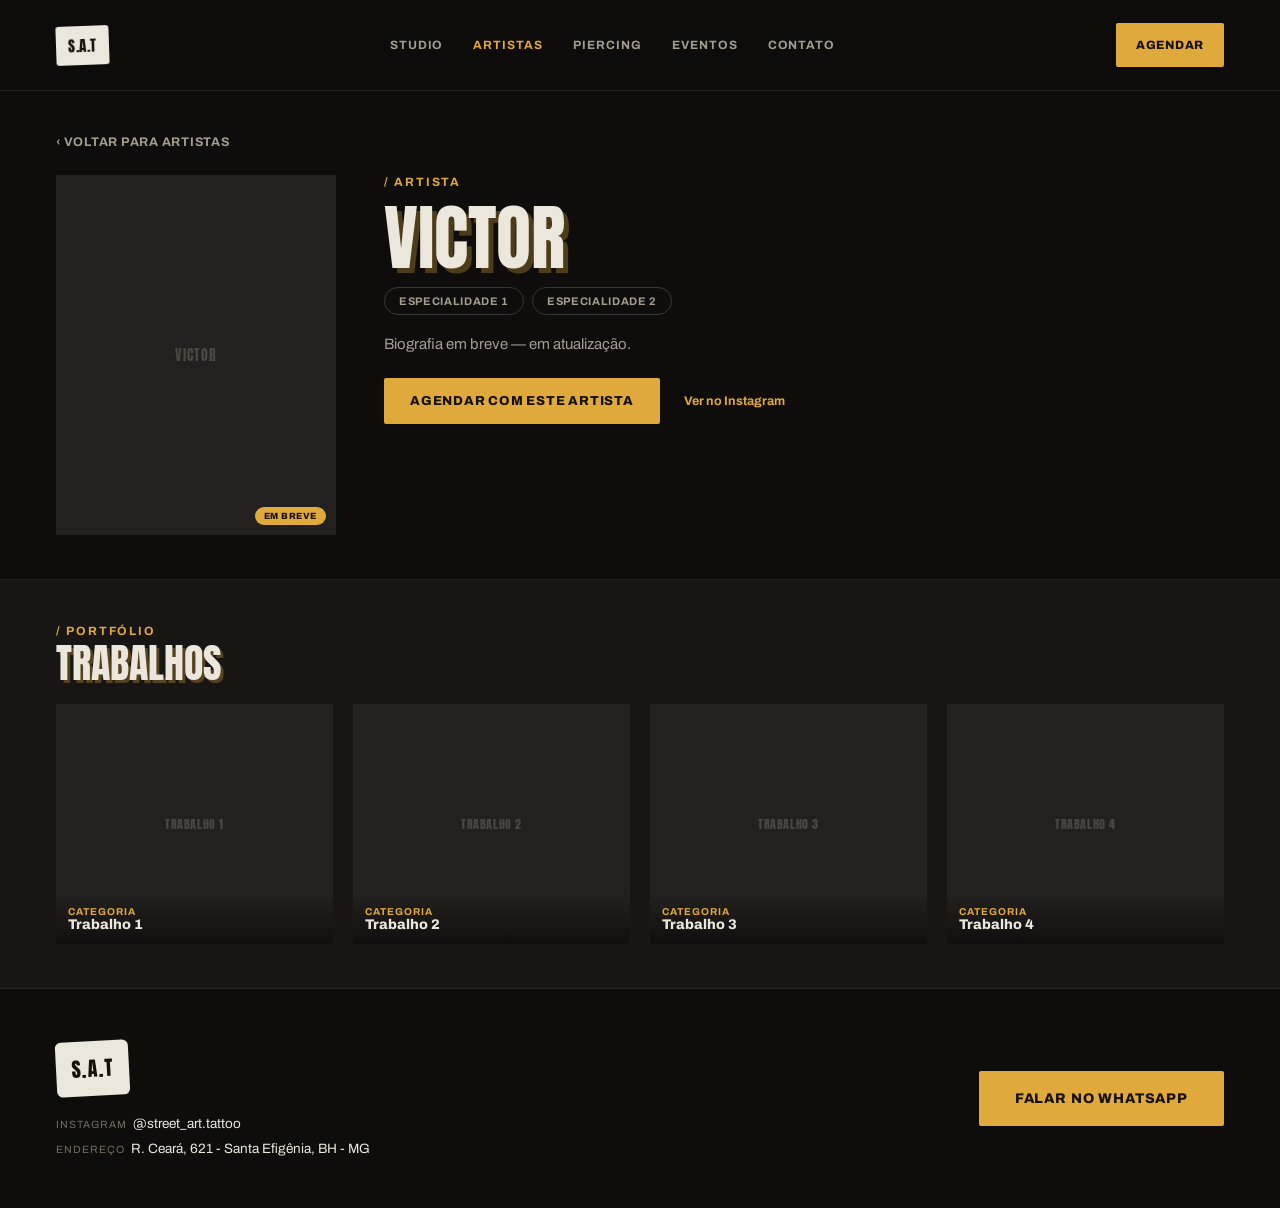
==== artista.html @ d2ef6edf "Site Street Art Tattoo 2.0: home, perfil do Thales e modelo de artista Versão estática e responsiva " ====
<!doctype html>
<html lang="pt-BR">
<head>
<meta charset="utf-8">
<meta name="viewport" content="width=device-width, initial-scale=1">
<title>Artista — Street Art Tattoo</title>
<meta name="description" content="Perfil de artista do Street Art Tattoo, Belo Horizonte.">
<meta name="theme-color" content="#0e0d0c">
<link rel="icon" href="favicon.svg" type="image/svg+xml">
<link rel="preconnect" href="https://fonts.googleapis.com">
<link rel="preconnect" href="https://fonts.gstatic.com" crossorigin>
<link href="https://fonts.googleapis.com/css2?family=Archivo:wght@400;600;700;800;900&amp;family=Anton&amp;family=Permanent+Marker&amp;display=swap" rel="stylesheet">
<link rel="stylesheet" href="css/style.css">
</head>
<body data-artist-page>

<header class="site-header">
  <div class="container">
    <a class="logo" href="index.html" aria-label="Street Art Tattoo — início">S.A.T</a>
    <nav class="nav" id="nav" aria-label="Principal">
      <a href="index.html#studio">Studio</a>
      <a href="index.html#artistas" aria-current="page">Artistas</a>
      <a href="index.html#piercing">Piercing</a>
      <a href="index.html#eventos">Eventos</a>
      <a href="#contato">Contato</a>
    </nav>
    <a class="btn btn-primary btn-sm" href="#contato" data-whatsapp="Olá! Quero agendar uma sessão.">Agendar</a>
    <button class="menu-toggle" type="button" aria-label="Abrir menu" aria-expanded="false" aria-controls="nav">
      <span></span><span></span><span></span>
    </button>
  </div>
</header>

<main>

  <section class="profile">
    <div class="container">
      <a class="back" href="index.html#artistas">‹ Voltar para Artistas</a>
      <div class="profile-row">
        <div class="ph"><span class="ph-label" data-artist-name>Victor</span><span class="badge badge-corner">Em breve</span></div>
        <div class="text">
          <span class="eyebrow" data-artist-role>/ Artista</span>
          <h1 class="h-display h-lg" data-artist-name>Victor</h1>
          <div class="chips"><span class="chip">Especialidade 1</span><span class="chip">Especialidade 2</span></div>
          <p class="lead">Biografia em breve — em atualização.</p>
          <div class="inline-actions">
            <a class="btn btn-primary" href="#contato" data-whatsapp="Olá! Quero agendar uma sessão.">Agendar com este artista</a>
            <a class="text-link" href="https://www.instagram.com/street_art.tattoo/" target="_blank" rel="noopener">Ver no Instagram</a>
          </div>
        </div>
      </div>
    </div>
  </section>

  <section class="block alt">
    <div class="container">
      <div class="head">
        <span class="eyebrow">/ Portfólio</span>
        <h2 class="h-display h-xs">Trabalhos</h2>
      </div>
      <div class="grid-4">
        <div class="ph work"><span class="ph-label">Trabalho 1</span><div class="card-overlay"><div class="role">Categoria</div><div class="name">Trabalho 1</div></div></div>
        <div class="ph work"><span class="ph-label">Trabalho 2</span><div class="card-overlay"><div class="role">Categoria</div><div class="name">Trabalho 2</div></div></div>
        <div class="ph work"><span class="ph-label">Trabalho 3</span><div class="card-overlay"><div class="role">Categoria</div><div class="name">Trabalho 3</div></div></div>
        <div class="ph work"><span class="ph-label">Trabalho 4</span><div class="card-overlay"><div class="role">Categoria</div><div class="name">Trabalho 4</div></div></div>
      </div>
    </div>
  </section>

</main>

<footer class="site-footer profile-footer" id="contato">
  <div class="container">
    <div class="info">
      <a class="logo" href="index.html" aria-label="Street Art Tattoo — início">S.A.T</a>
      <div class="row"><span class="k">Instagram</span><a href="https://www.instagram.com/street_art.tattoo/" target="_blank" rel="noopener">@street_art.tattoo</a></div>
      <div class="row"><span class="k">Endereço</span><a href="https://www.google.com/maps/search/?api=1&amp;query=R.+Ceará,+621+-+Santa+Efigênia,+Belo+Horizonte+-+MG" target="_blank" rel="noopener">R. Ceará, 621 - Santa Efigênia, BH - MG</a></div>
    </div>
    <a class="btn btn-primary btn-lg" href="#contato" data-whatsapp="Olá! Quero agendar uma sessão.">Falar no WhatsApp</a>
  </div>
</footer>

<script src="js/main.js"></script>
</body>
</html>
---- css/style.css ----
:root {
  --bg: #0e0d0c;
  --bg-alt: #171615;
  --surface: #232120;
  --text: #ece7dd;
  --muted: #a49d90;
  --faint: #726b60;
  --placeholder: #4a4642;
  --accent: #e0a93c;
  --on-accent: #171104;
  --line: rgba(236, 231, 221, 0.08);
  --line-strong: rgba(236, 231, 221, 0.18);
  --shadow: rgba(224, 169, 60, 0.3);
  --gutter: 56px;
  --display: 'Anton', 'Impact', sans-serif;
  --body: 'Archivo', system-ui, sans-serif;
  --marker: 'Permanent Marker', cursive;
}

* { box-sizing: border-box; }

html { scroll-behavior: smooth; }

body {
  margin: 0;
  background: var(--bg);
  color: var(--text);
  font-family: var(--body);
  -webkit-font-smoothing: antialiased;
}

img { max-width: 100%; display: block; }

a { color: var(--accent); text-decoration: none; }
a:hover { color: var(--text); }

:focus-visible { outline: 2px solid var(--accent); outline-offset: 3px; }

.container { max-width: 1440px; margin: 0 auto; padding: 0 var(--gutter); }

/* ---------- Header ---------- */
.site-header {
  position: sticky;
  top: 0;
  z-index: 50;
  background: rgba(14, 13, 12, 0.94);
  backdrop-filter: blur(8px);
  border-bottom: 1px solid rgba(236, 231, 221, 0.1);
}
.site-header .container { height: 90px; display: flex; align-items: center; gap: 24px; }

.logo {
  background: var(--text);
  color: var(--on-accent);
  font-family: var(--display);
  font-size: 15px;
  letter-spacing: 0.04em;
  padding: 8px 12px;
  border-radius: 3px;
  transform: rotate(-2deg);
  display: inline-block;
}
.logo:hover { color: var(--on-accent); }

.nav { flex-grow: 1; display: flex; justify-content: center; gap: 30px; }
.nav a {
  font-size: 12px;
  font-weight: 700;
  letter-spacing: 0.08em;
  text-transform: uppercase;
  color: var(--muted);
  padding: 8px 0;
}
.nav a:hover, .nav a[aria-current="page"] { color: var(--accent); }

.menu-toggle {
  display: none;
  width: 44px;
  height: 44px;
  background: transparent;
  border: 0;
  padding: 11px;
  cursor: pointer;
  flex-direction: column;
  justify-content: center;
  gap: 4px;
}
.menu-toggle span { display: block; height: 2px; background: var(--text); transition: transform .2s, opacity .2s; }
.menu-toggle[aria-expanded="true"] span:nth-child(1) { transform: translateY(6px) rotate(45deg); }
.menu-toggle[aria-expanded="true"] span:nth-child(2) { opacity: 0; }
.menu-toggle[aria-expanded="true"] span:nth-child(3) { transform: translateY(-6px) rotate(-45deg); }

/* ---------- Buttons & labels ---------- */
.btn {
  display: inline-flex;
  align-items: center;
  justify-content: center;
  min-height: 44px;
  border-radius: 2px;
  padding: 16px 26px;
  font-family: var(--body);
  font-size: 13px;
  font-weight: 800;
  letter-spacing: 0.06em;
  text-transform: uppercase;
  cursor: pointer;
  transition: background .15s, color .15s, border-color .15s;
}
.btn-primary { background: var(--accent); color: var(--on-accent); border: 0; }
.btn-primary:hover { background: var(--text); color: var(--on-accent); }
.btn-outline { background: transparent; color: var(--text); border: 1px solid rgba(236, 231, 221, 0.4); }
.btn-outline:hover { border-color: var(--accent); color: var(--accent); }
.btn-sm { padding: 11px 20px; font-size: 12px; }
.btn-xs { padding: 9px 16px; font-size: 11.5px; font-weight: 700; letter-spacing: 0.05em; }
.btn-lg { padding: 20px 36px; font-size: 14px; }

.eyebrow {
  display: inline-block;
  font-size: 12px;
  font-weight: 700;
  letter-spacing: 0.16em;
  text-transform: uppercase;
  color: var(--accent);
}

.badge {
  display: inline-block;
  width: fit-content;
  background: var(--accent);
  color: var(--on-accent);
  font-size: 10px;
  font-weight: 800;
  letter-spacing: 0.06em;
  text-transform: uppercase;
  padding: 5px 12px;
  border-radius: 999px;
}

.chip {
  display: inline-block;
  padding: 7px 14px;
  font-size: 11px;
  font-weight: 700;
  letter-spacing: 0.06em;
  text-transform: uppercase;
  border: 1px solid var(--line-strong);
  color: var(--muted);
  border-radius: 999px;
}

.h-display {
  font-family: var(--display);
  font-weight: 400;
  text-transform: uppercase;
  line-height: 0.96;
  color: var(--text);
  margin: 0;
  text-shadow: 4px 4px 0 var(--shadow);
}
.h-xl { font-size: 128px; line-height: 0.94; text-shadow: 5px 5px 0 var(--shadow); }
.h-lg { font-size: 72px; line-height: 0.92; text-shadow: 5px 5px 0 var(--shadow); }
.h-md { font-size: 52px; }
.h-sm { font-size: 48px; }
.h-xs { font-size: 40px; text-shadow: 3px 3px 0 var(--shadow); }

.lead { font-size: 15px; line-height: 1.8; color: var(--muted); margin: 0; }
.marker { font-family: var(--marker); font-size: 22px; color: var(--accent); transform: rotate(-1deg); margin: 4px 0 0; }

.head { display: flex; flex-direction: column; gap: 6px; }

/* ---------- Placeholders ---------- */
.ph {
  background: var(--surface);
  display: flex;
  align-items: center;
  justify-content: center;
  position: relative;
  overflow: hidden;
}
.ph > .ph-label {
  font-family: var(--display);
  font-size: 12px;
  letter-spacing: 0.05em;
  text-transform: uppercase;
  color: var(--placeholder);
  text-align: center;
  padding: 0 8px;
}
.ph .badge-corner { position: absolute; right: 10px; bottom: 10px; font-size: 9px; padding: 4px 9px; }

.card-overlay {
  position: absolute;
  left: 0; right: 0; bottom: 0;
  padding: 16px;
  background: linear-gradient(180deg, transparent, rgba(14, 13, 12, 0.9));
}
.card-overlay .role { font-size: 10.5px; font-weight: 700; letter-spacing: 0.12em; text-transform: uppercase; color: var(--accent); }
.card-overlay .name { font-weight: 800; font-size: 17px; color: var(--text); }

/* ---------- Sections ---------- */
section { border-bottom: 1px solid var(--line); }
.alt { background: var(--bg-alt); }
.pad { padding-top: 72px; padding-bottom: 72px; }

.hero {
  min-height: clamp(600px, calc(100svh - 90px), 820px);
  display: flex;
  align-items: center;
  position: relative;
  background: radial-gradient(ellipse 60% 50% at 20% 10%, rgba(224, 169, 60, 0.10), transparent 60%), var(--bg-alt);
}
.hero .container { display: flex; flex-direction: column; gap: 18px; width: 100%; padding-top: 80px; padding-bottom: 80px; }
.hero .badge { position: absolute; right: var(--gutter); top: 28px; }
.hero .eyebrow { font-size: 13px; }
.hero .tagline { font-weight: 800; font-size: 26px; letter-spacing: 0.02em; }
.hero .tagline span { color: var(--accent); }
.hero .lead { font-size: 17px; line-height: 1.7; max-width: 640px; margin-top: 8px; }
.actions { display: flex; flex-wrap: wrap; gap: 20px; margin-top: 20px; }

.studio .container { display: flex; gap: 56px; align-items: center; }
.studio .ph { width: 420px; height: 416px; flex-shrink: 0; border: 1px solid rgba(236, 231, 221, 0.1); }
.studio .text { display: flex; flex-direction: column; gap: 16px; }
.studio .lead { max-width: 46ch; }

.manifesto .container { display: flex; flex-direction: column; gap: 16px; padding-top: 64px; padding-bottom: 64px; }
.manifesto .lead { max-width: 68ch; }

.artists .container { display: flex; flex-direction: column; gap: 22px; padding-top: 64px; padding-bottom: 64px; }
.artists .head .lead { max-width: 60ch; margin-top: 4px; }

.carousel { display: flex; align-items: center; gap: 20px; }
.carousel-track { flex-grow: 1; display: grid; grid-template-columns: repeat(4, minmax(0, 1fr)); gap: 24px; }
.carousel-card { height: 360px; border-radius: 2px; color: var(--text); transition: transform .2s; }
.carousel-card:hover { transform: translateY(-4px); color: var(--text); }
.carousel-card .ph-label { font-size: 13px; }
.round-btn {
  flex-shrink: 0;
  width: 48px;
  height: 48px;
  border-radius: 50%;
  border: 1px solid rgba(236, 231, 221, 0.3);
  background: transparent;
  color: var(--text);
  font-size: 20px;
  cursor: pointer;
  display: flex;
  align-items: center;
  justify-content: center;
}
.round-btn:hover { border-color: var(--accent); color: var(--accent); }
.carousel-counter { text-align: center; font-size: 12px; font-weight: 700; color: var(--accent); }
.carousel-controls-mobile { display: none; }

.piercing .container { display: flex; flex-direction: column; gap: 28px; }
.piercing-row { display: flex; gap: 40px; align-items: center; }
.piercing-row .ph { width: 220px; height: 260px; flex-shrink: 0; }
.piercing-row .text { display: flex; flex-direction: column; gap: 20px; max-width: 640px; }
.piercing-row strong { color: var(--text); }

.grid-4 { display: grid; grid-template-columns: repeat(4, minmax(0, 1fr)); gap: 20px; }
.tiles { max-width: 860px; }
.tiles .ph { aspect-ratio: 1; }

.events .container { display: flex; flex-direction: column; gap: 22px; }
.events .head .lead { max-width: 60ch; margin-top: 4px; }
.events .grid-4 { max-width: 1260px; }
.event .ph { height: 220px; }
.event .ph-label { font-size: 11px; }
.event .meta { padding: 12px 0; display: flex; flex-direction: column; gap: 6px; }
.event .cat { font-size: 10px; font-weight: 700; letter-spacing: 0.1em; text-transform: uppercase; color: var(--accent); }
.event .title { font-weight: 800; font-size: 15px; }

/* ---------- Footer ---------- */
.site-footer .container { padding-top: 60px; padding-bottom: 60px; display: flex; justify-content: space-between; align-items: center; gap: 32px; }
.site-footer .info { display: flex; flex-direction: column; gap: 10px; }
.site-footer .logo { font-size: 20px; padding: 12px 16px; border-radius: 6px; transform: rotate(-3deg); width: fit-content; margin-bottom: 10px; }
.site-footer .row { font-size: 13.5px; color: var(--text); }
.site-footer .row a { color: var(--text); }
.site-footer .row a:hover { color: var(--accent); }
.site-footer .k { color: var(--faint); font-size: 10.5px; letter-spacing: 0.1em; text-transform: uppercase; margin-right: 6px; }

/* ---------- Profile pages ---------- */
.profile .container { padding-top: 44px; padding-bottom: 44px; display: flex; flex-direction: column; gap: 26px; }
.back { font-size: 12.5px; font-weight: 700; letter-spacing: 0.06em; text-transform: uppercase; color: var(--muted); width: fit-content; }
.profile-row { display: flex; gap: 48px; align-items: flex-start; }
.profile-row .ph { width: 280px; height: 360px; flex-shrink: 0; }
.profile-row .ph-label { font-size: 14px; }
.profile-row .text { display: flex; flex-direction: column; gap: 16px; }
.profile-row .lead { max-width: 56ch; }
.chips { display: flex; flex-wrap: wrap; gap: 8px; }
.inline-actions { display: flex; flex-wrap: wrap; align-items: center; gap: 24px; margin-top: 4px; }
.text-link { font-size: 12.5px; font-weight: 700; }

.block .container { padding-top: 44px; padding-bottom: 44px; display: flex; flex-direction: column; gap: 22px; }
.block .head .lead { font-size: 14px; line-height: 1.7; margin-top: 6px; }

.work { height: 240px; }
.work .card-overlay { padding: 12px; }
.work .card-overlay .role { font-size: 10px; letter-spacing: 0.1em; }
.work .card-overlay .name { font-size: 14px; }

.price-list { display: flex; flex-direction: column; }
.price-row {
  display: grid;
  grid-template-columns: 1fr 200px 220px;
  align-items: center;
  padding: 16px 0;
  border-bottom: 1px solid rgba(236, 231, 221, 0.1);
}
.price-row:last-child { border-bottom: 0; }
.price-row .name { font-weight: 800; font-size: 15px; }
.price-row .sub { font-size: 11.5px; color: var(--muted); text-transform: uppercase; letter-spacing: 0.04em; }

.product .ph { height: 160px; }
.product .ph-label { font-size: 11px; }
.product .meta { padding: 12px 0; display: flex; flex-direction: column; gap: 8px; align-items: flex-start; }
.product .title { font-weight: 800; font-size: 14px; }
.product .badge { font-size: 9.5px; padding: 4px 10px; }

.profile-footer .container { padding-top: 52px; padding-bottom: 52px; }

/* ---------- Responsive ---------- */
@media (max-width: 1100px) {
  .h-xl { font-size: 96px; }
  .carousel-track { grid-template-columns: repeat(3, minmax(0, 1fr)); }
  .carousel-track .carousel-card:nth-child(4) { display: none; }
}

@media (max-width: 860px) {
  :root { --gutter: 20px; }
  .site-header .container { height: 64px; justify-content: space-between; }
  .logo { font-size: 13px; padding: 6px 10px; }
  .menu-toggle { display: flex; }
  .site-header .btn-sm { display: none; }
  .nav {
    display: none;
    position: absolute;
    top: 64px; left: 0; right: 0;
    flex-direction: column;
    gap: 0;
    background: var(--bg);
    border-bottom: 1px solid rgba(236, 231, 221, 0.1);
    padding: 8px var(--gutter) 20px;
  }
  .nav.open { display: flex; }
  .nav a { font-size: 14px; padding: 14px 0; border-bottom: 1px solid var(--line); }

  .pad { padding-top: 40px; padding-bottom: 40px; }
  .hero { min-height: 620px; background: radial-gradient(ellipse 70% 50% at 30% 10%, rgba(224, 169, 60, 0.10), transparent 60%), var(--bg-alt); }
  .hero .container { gap: 14px; padding-top: 56px; padding-bottom: 32px; }
  .hero .badge { right: var(--gutter); top: 16px; font-size: 9px; padding: 4px 9px; }
  .hero .eyebrow { font-size: 11px; letter-spacing: 0.14em; }
  .h-xl { font-size: 58px; text-shadow: 4px 4px 0 var(--shadow); }
  .hero .tagline { font-size: 15px; }
  .hero .lead { font-size: 14px; line-height: 1.6; }
  .actions { flex-direction: column; gap: 12px; margin-top: 10px; }
  .actions .btn { width: 100%; padding: 15px; }

  .h-md, .h-sm { font-size: 34px; text-shadow: 3px 3px 0 var(--shadow); }
  .h-xs { font-size: 32px; }
  .h-lg { font-size: 56px; }
  .eyebrow { font-size: 11px; letter-spacing: 0.14em; }
  .lead { font-size: 14px; line-height: 1.7; }
  .marker { font-size: 18px; }

  .studio .container { flex-direction: column; align-items: stretch; gap: 18px; }
  .studio .ph { width: 100%; height: 220px; }

  .manifesto .container, .artists .container { padding-top: 40px; padding-bottom: 40px; }

  .carousel .round-btn { display: none; }
  .carousel-track { grid-template-columns: repeat(2, minmax(0, 1fr)); gap: 14px; }
  .carousel-track .carousel-card:nth-child(n+3) { display: none; }
  .carousel-card { height: 190px; }
  .carousel-card .ph-label { font-size: 10px; }
  .carousel-card .card-overlay { padding: 10px; }
  .carousel-card .card-overlay .role { font-size: 9px; }
  .carousel-card .card-overlay .name { font-size: 13px; }
  .carousel-controls-mobile { display: flex; align-items: center; justify-content: center; gap: 18px; }
  .carousel-controls-mobile .round-btn { width: 44px; height: 44px; font-size: 18px; }
  .carousel-counter.desktop { display: none; }

  .piercing .container { gap: 18px; }
  .piercing-row { flex-direction: column; align-items: stretch; gap: 18px; }
  .piercing-row .ph { width: 100%; height: 220px; }
  .piercing-row .actions { margin-top: 0; }

  .grid-4 { grid-template-columns: repeat(2, minmax(0, 1fr)); gap: 14px; }
  .tiles .ph { aspect-ratio: auto; height: 160px; }
  .event .ph { height: 140px; }
  .event .ph-label { font-size: 9px; }
  .event .cat { display: none; }
  .event .meta { padding: 8px 0 0; }
  .event .title { font-size: 12px; font-weight: 700; }

  .site-footer .container { flex-direction: column; align-items: stretch; padding-top: 40px; padding-bottom: 40px; gap: 14px; }
  .site-footer .row .k { display: block; margin-bottom: 2px; }
  .site-footer .btn { width: 100%; padding: 16px; font-size: 13px; }

  .profile-row { flex-direction: column; gap: 24px; }
  .profile-row .ph { width: 100%; max-width: 360px; height: 360px; }
  .price-row { grid-template-columns: 1fr; gap: 8px; }
  .product .ph { height: 140px; }
}

@media (prefers-reduced-motion: reduce) {
  html { scroll-behavior: auto; }
  * { transition: none !important; }
}
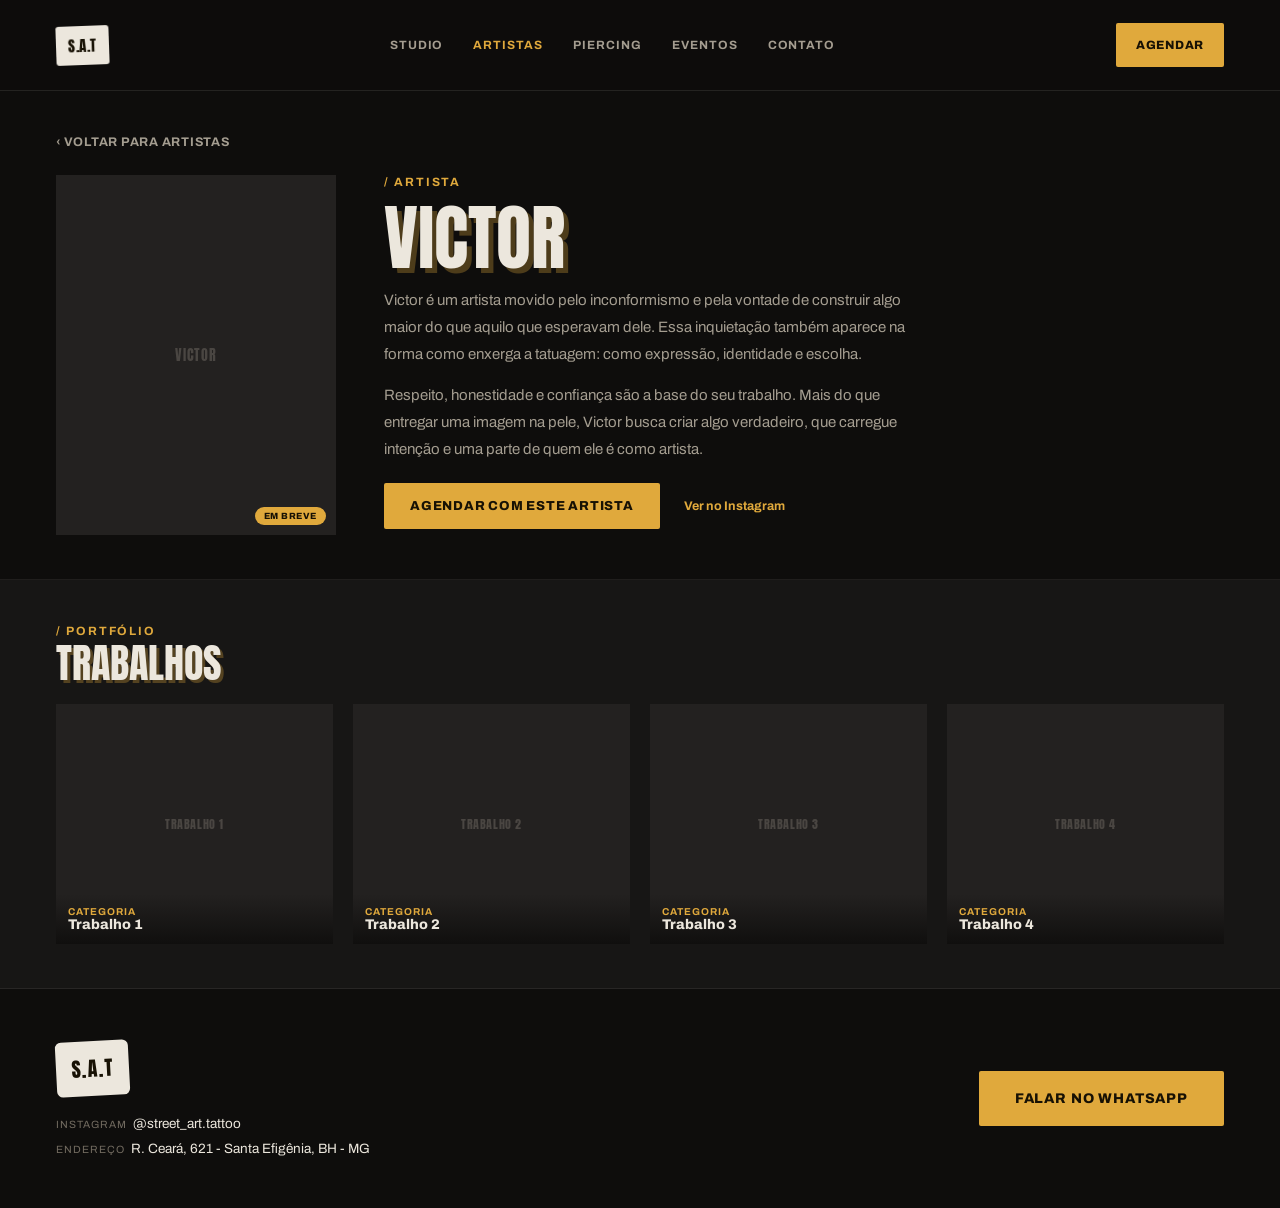
==== commit d9b00575: "Biografias dos artistas nos perfis Textos oficiais da pasta manifesto para Aninha, Franck, Fune, Lin" ====
--- a/artista.html
+++ b/artista.html
@@ -41,8 +41,8 @@
         <div class="text">
           <span class="eyebrow" data-artist-role>/ Artista</span>
           <h1 class="h-display h-lg" data-artist-name>Victor</h1>
-          <div class="chips"><span class="chip">Especialidade 1</span><span class="chip">Especialidade 2</span></div>
-          <p class="lead">Biografia em breve — em atualização.</p>
+          <div class="chips" data-artist-styles></div>
+          <div class="bio" data-artist-bio><p class="lead">Biografia em breve — em atualização.</p></div>
           <div class="inline-actions">
             <a class="btn btn-primary" href="#contato" data-whatsapp="Olá! Quero agendar uma sessão.">Agendar com este artista</a>
             <a class="text-link" href="https://www.instagram.com/street_art.tattoo/" target="_blank" rel="noopener">Ver no Instagram</a>
--- a/css/style.css
+++ b/css/style.css
@@ -228,11 +228,46 @@
 .artists .container { display: flex; flex-direction: column; gap: 22px; padding-top: 64px; padding-bottom: 64px; }
 .artists .head .lead { max-width: 60ch; margin-top: 4px; }
 
-.carousel { display: flex; align-items: center; gap: 20px; }
-.carousel-track { flex-grow: 1; display: grid; grid-template-columns: repeat(4, minmax(0, 1fr)); gap: 24px; }
-.carousel-card { height: 360px; border-radius: 2px; color: var(--text); transition: transform .2s; }
-.carousel-card:hover { transform: translateY(-4px); color: var(--text); }
-.carousel-card .ph-label { font-size: 13px; }
+.cyl-stage {
+  --face-w: 171px;
+  position: relative;
+  height: 460px;
+  perspective: 1000px;
+  overflow: hidden;
+  cursor: grab;
+  touch-action: pan-y;
+  user-select: none;
+  -webkit-mask-image: linear-gradient(to right, transparent, #000 12%, #000 88%, transparent);
+  mask-image: linear-gradient(to right, transparent, #000 12%, #000 88%, transparent);
+}
+.cyl-stage.dragging { cursor: grabbing; }
+.cyl { position: absolute; inset: 0; transform-style: preserve-3d; will-change: transform; }
+.cyl-face {
+  position: absolute;
+  left: 50%;
+  top: 50%;
+  width: var(--face-w);
+  height: calc(var(--face-w) * 1.45);
+  margin-left: calc(var(--face-w) / -2);
+  margin-top: calc(var(--face-w) * -0.725);
+  padding: 4px;
+  color: var(--text);
+  -webkit-user-drag: none;
+}
+.cyl-face:hover, .cyl-face:focus-visible { color: var(--text); outline: none; }
+.cyl-card {
+  width: 100%;
+  height: 100%;
+  border-radius: 6px;
+  border: 1px solid rgba(236, 231, 221, 0.08);
+  transition: border-color .2s;
+}
+.cyl-face:hover .cyl-card, .cyl-face:focus-visible .cyl-card { border-color: var(--accent); }
+.cyl-card .ph-label { font-size: 11px; }
+.cyl-card .card-overlay { padding: 10px; }
+.cyl-card .card-overlay .role { font-size: 8.5px; letter-spacing: 0.1em; }
+.cyl-card .card-overlay .name { font-size: 13px; }
+.cyl-controls { display: flex; align-items: center; justify-content: center; gap: 18px; }
 .round-btn {
   flex-shrink: 0;
   width: 48px;
@@ -248,8 +283,7 @@
   justify-content: center;
 }
 .round-btn:hover { border-color: var(--accent); color: var(--accent); }
-.carousel-counter { text-align: center; font-size: 12px; font-weight: 700; color: var(--accent); }
-.carousel-controls-mobile { display: none; }
+.carousel-counter { min-width: 56px; text-align: center; font-size: 12px; font-weight: 700; color: var(--accent); }
 
 .piercing .container { display: flex; flex-direction: column; gap: 28px; }
 .piercing-row { display: flex; gap: 40px; align-items: center; }
@@ -286,7 +320,8 @@
 .profile-row .ph { width: 280px; height: 360px; flex-shrink: 0; }
 .profile-row .ph-label { font-size: 14px; }
 .profile-row .text { display: flex; flex-direction: column; gap: 16px; }
-.profile-row .lead { max-width: 56ch; }
+.profile-row .lead { max-width: 60ch; }
+.bio { display: flex; flex-direction: column; gap: 14px; }
 .chips { display: flex; flex-wrap: wrap; gap: 8px; }
 .inline-actions { display: flex; flex-wrap: wrap; align-items: center; gap: 24px; margin-top: 4px; }
 .text-link { font-size: 12.5px; font-weight: 700; }
@@ -322,8 +357,6 @@
 /* ---------- Responsive ---------- */
 @media (max-width: 1100px) {
   .h-xl { font-size: 96px; }
-  .carousel-track { grid-template-columns: repeat(3, minmax(0, 1fr)); }
-  .carousel-track .carousel-card:nth-child(4) { display: none; }
 }
 
 @media (max-width: 860px) {
@@ -368,17 +401,12 @@
 
   .manifesto .container, .artists .container { padding-top: 40px; padding-bottom: 40px; }
 
-  .carousel .round-btn { display: none; }
-  .carousel-track { grid-template-columns: repeat(2, minmax(0, 1fr)); gap: 14px; }
-  .carousel-track .carousel-card:nth-child(n+3) { display: none; }
-  .carousel-card { height: 190px; }
-  .carousel-card .ph-label { font-size: 10px; }
-  .carousel-card .card-overlay { padding: 10px; }
-  .carousel-card .card-overlay .role { font-size: 9px; }
-  .carousel-card .card-overlay .name { font-size: 13px; }
-  .carousel-controls-mobile { display: flex; align-items: center; justify-content: center; gap: 18px; }
-  .carousel-controls-mobile .round-btn { width: 44px; height: 44px; font-size: 18px; }
-  .carousel-counter.desktop { display: none; }
+  .cyl-stage { height: 300px; margin: 0 calc(var(--gutter) * -1); }
+  .cyl-card .ph-label { font-size: 9px; }
+  .cyl-card .card-overlay { padding: 7px; }
+  .cyl-card .card-overlay .role { font-size: 7px; }
+  .cyl-card .card-overlay .name { font-size: 10.5px; }
+  .cyl-controls .round-btn { width: 44px; height: 44px; font-size: 18px; }
 
   .piercing .container { gap: 18px; }
   .piercing-row { flex-direction: column; align-items: stretch; gap: 18px; }
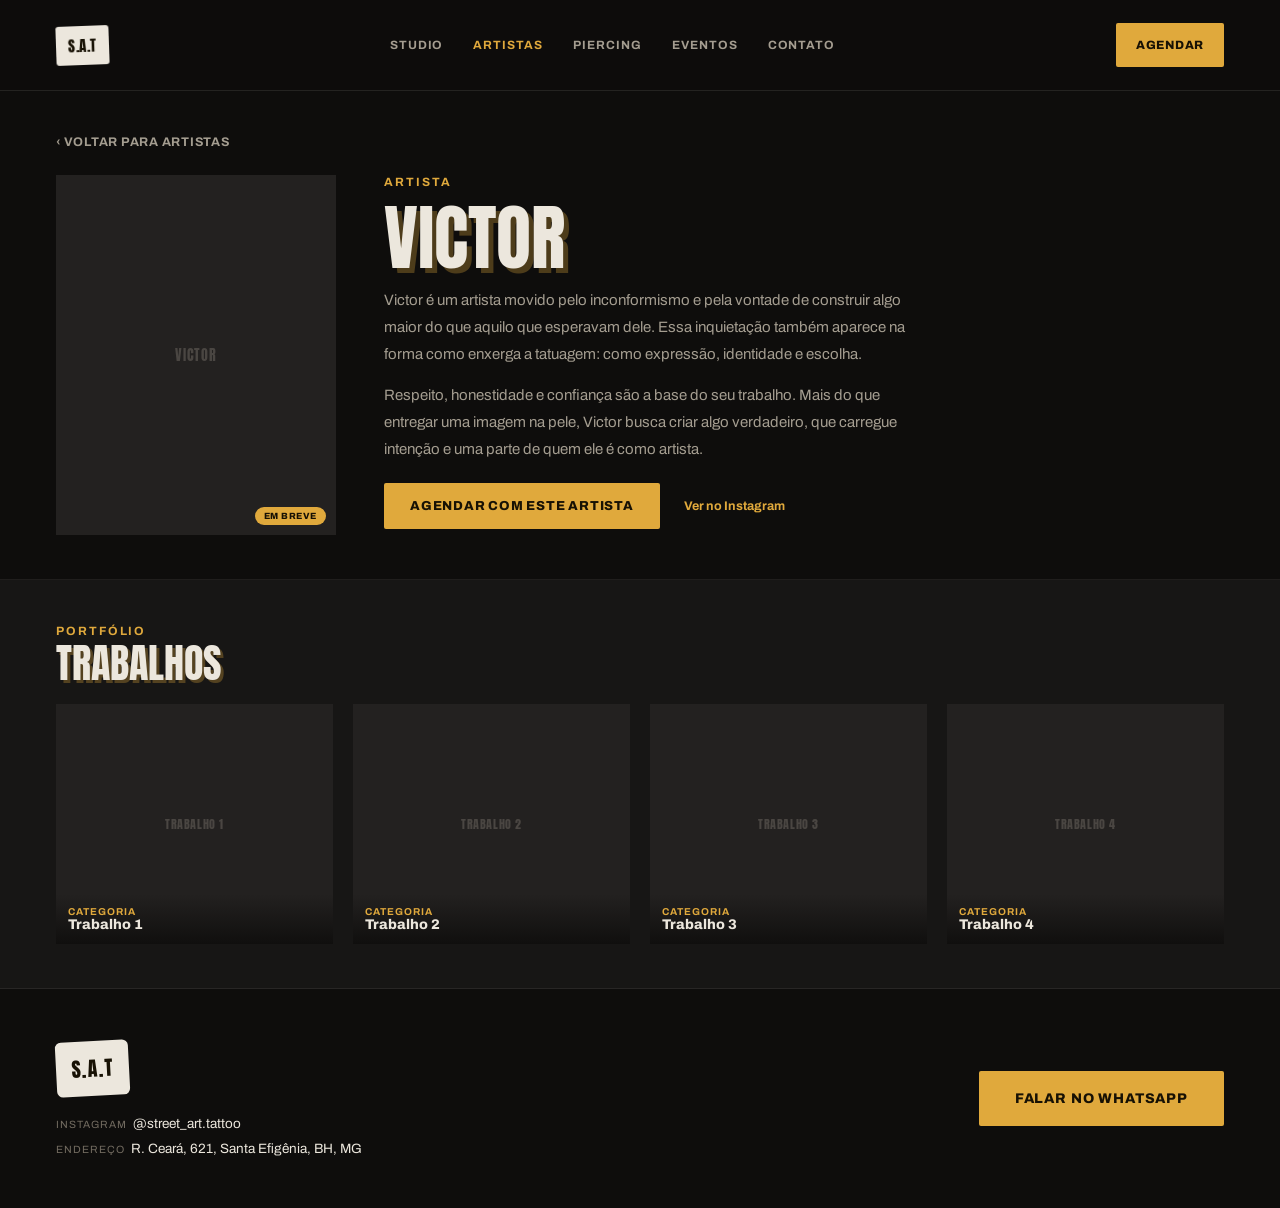
==== commit 44b0e0eb: "Remove barras e travessões dos textos do site Títulos de seção sem o prefixo /, frases reescritas co" ====
--- a/artista.html
+++ b/artista.html
@@ -3,7 +3,7 @@
 <head>
 <meta charset="utf-8">
 <meta name="viewport" content="width=device-width, initial-scale=1">
-<title>Artista — Street Art Tattoo</title>
+<title>Artista | Street Art Tattoo</title>
 <meta name="description" content="Perfil de artista do Street Art Tattoo, Belo Horizonte.">
 <meta name="theme-color" content="#0e0d0c">
 <link rel="icon" href="favicon.svg" type="image/svg+xml">
@@ -16,7 +16,7 @@
 
 <header class="site-header">
   <div class="container">
-    <a class="logo" href="index.html" aria-label="Street Art Tattoo — início">S.A.T</a>
+    <a class="logo" href="index.html" aria-label="Street Art Tattoo, página inicial">S.A.T</a>
     <nav class="nav" id="nav" aria-label="Principal">
       <a href="index.html#studio">Studio</a>
       <a href="index.html#artistas" aria-current="page">Artistas</a>
@@ -39,10 +39,10 @@
       <div class="profile-row">
         <div class="ph"><span class="ph-label" data-artist-name>Victor</span><span class="badge badge-corner">Em breve</span></div>
         <div class="text">
-          <span class="eyebrow" data-artist-role>/ Artista</span>
+          <span class="eyebrow" data-artist-role>Artista</span>
           <h1 class="h-display h-lg" data-artist-name>Victor</h1>
           <div class="chips" data-artist-styles></div>
-          <div class="bio" data-artist-bio><p class="lead">Biografia em breve — em atualização.</p></div>
+          <div class="bio" data-artist-bio><p class="lead">Biografia em breve.</p></div>
           <div class="inline-actions">
             <a class="btn btn-primary" href="#contato" data-whatsapp="Olá! Quero agendar uma sessão.">Agendar com este artista</a>
             <a class="text-link" href="https://www.instagram.com/street_art.tattoo/" target="_blank" rel="noopener">Ver no Instagram</a>
@@ -55,7 +55,7 @@
   <section class="block alt">
     <div class="container">
       <div class="head">
-        <span class="eyebrow">/ Portfólio</span>
+        <span class="eyebrow">Portfólio</span>
         <h2 class="h-display h-xs">Trabalhos</h2>
       </div>
       <div class="grid-4">
@@ -72,9 +72,9 @@
 <footer class="site-footer profile-footer" id="contato">
   <div class="container">
     <div class="info">
-      <a class="logo" href="index.html" aria-label="Street Art Tattoo — início">S.A.T</a>
+      <a class="logo" href="index.html" aria-label="Street Art Tattoo, página inicial">S.A.T</a>
       <div class="row"><span class="k">Instagram</span><a href="https://www.instagram.com/street_art.tattoo/" target="_blank" rel="noopener">@street_art.tattoo</a></div>
-      <div class="row"><span class="k">Endereço</span><a href="https://www.google.com/maps/search/?api=1&amp;query=R.+Ceará,+621+-+Santa+Efigênia,+Belo+Horizonte+-+MG" target="_blank" rel="noopener">R. Ceará, 621 - Santa Efigênia, BH - MG</a></div>
+      <div class="row"><span class="k">Endereço</span><a href="https://www.google.com/maps/search/?api=1&amp;query=R.+Ceará,+621,+Santa+Efigênia,+Belo+Horizonte,+MG" target="_blank" rel="noopener">R. Ceará, 621, Santa Efigênia, BH, MG</a></div>
     </div>
     <a class="btn btn-primary btn-lg" href="#contato" data-whatsapp="Olá! Quero agendar uma sessão.">Falar no WhatsApp</a>
   </div>
--- a/css/style.css
+++ b/css/style.css
@@ -283,7 +283,6 @@
   justify-content: center;
 }
 .round-btn:hover { border-color: var(--accent); color: var(--accent); }
-.carousel-counter { min-width: 56px; text-align: center; font-size: 12px; font-weight: 700; color: var(--accent); }
 
 .piercing .container { display: flex; flex-direction: column; gap: 28px; }
 .piercing-row { display: flex; gap: 40px; align-items: center; }
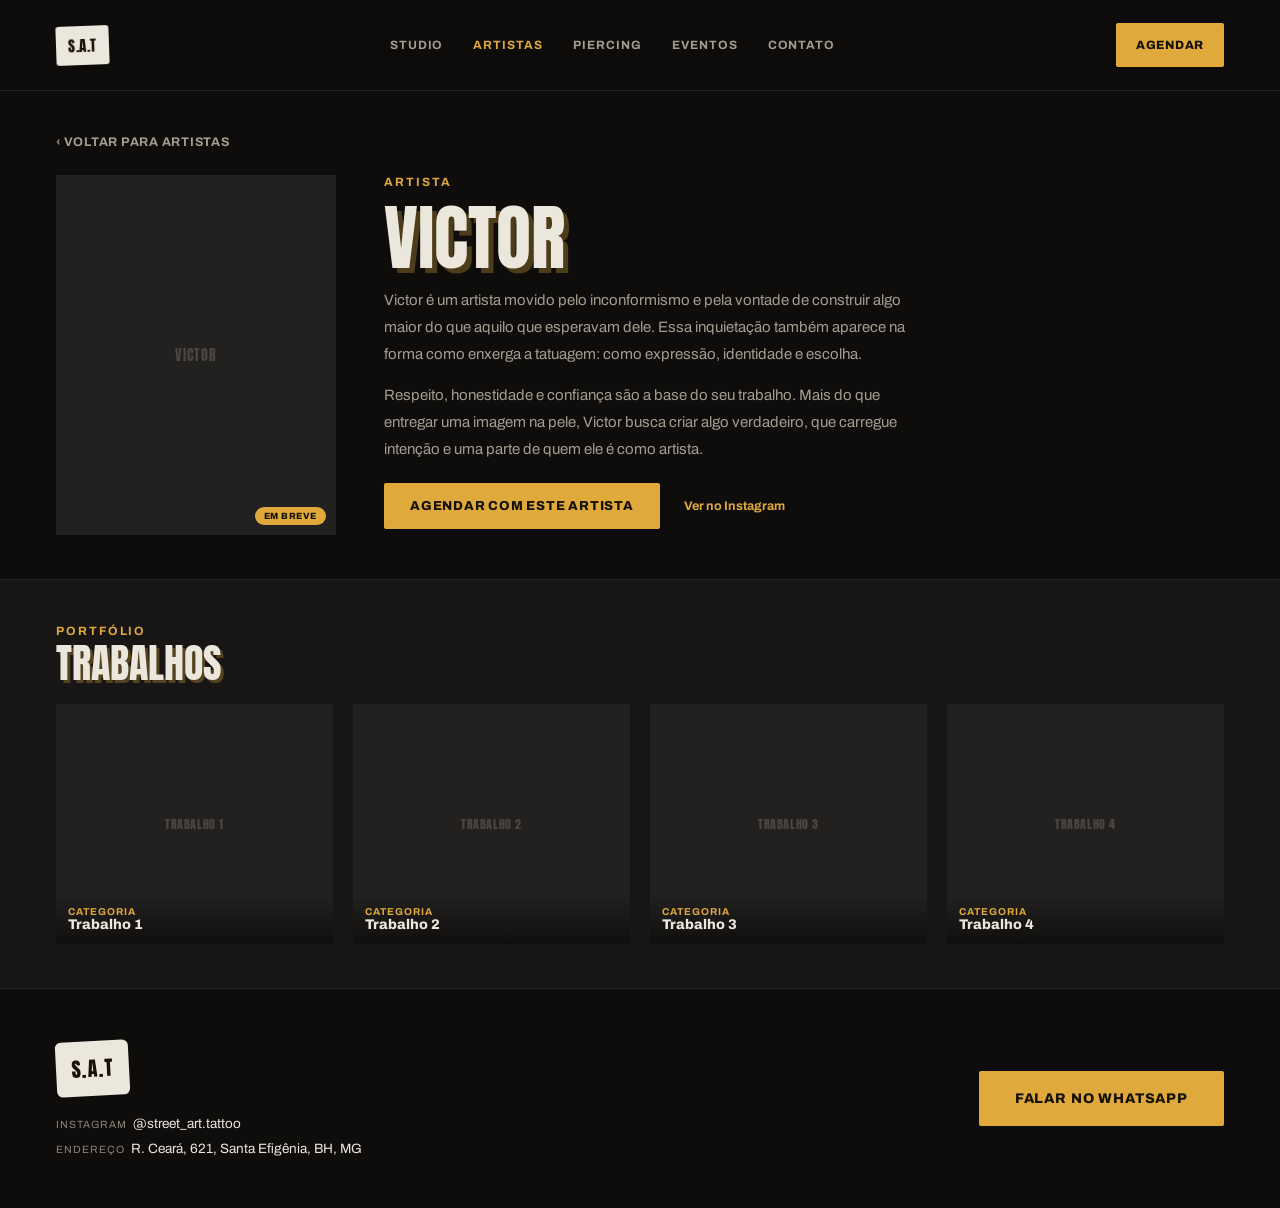
==== commit 9d8dc081: "Biografias de Lari, Yoki, Bevilaqua e Arthur; ajustes de acessibilidade e SEO Textos oficiais da pas" ====
--- a/artista.html
+++ b/artista.html
@@ -9,7 +9,7 @@
 <link rel="icon" href="favicon.svg" type="image/svg+xml">
 <link rel="preconnect" href="https://fonts.googleapis.com">
 <link rel="preconnect" href="https://fonts.gstatic.com" crossorigin>
-<link href="https://fonts.googleapis.com/css2?family=Archivo:wght@400;600;700;800;900&amp;family=Anton&amp;family=Permanent+Marker&amp;display=swap" rel="stylesheet">
+<link href="https://fonts.googleapis.com/css2?family=Archivo:wght@400;700;800&amp;family=Anton&amp;family=Permanent+Marker&amp;display=swap" rel="stylesheet">
 <link rel="stylesheet" href="css/style.css">
 </head>
 <body data-artist-page>
--- a/css/style.css
+++ b/css/style.css
@@ -4,7 +4,7 @@
   --surface: #232120;
   --text: #ece7dd;
   --muted: #a49d90;
-  --faint: #726b60;
+  --faint: #8a8376;
   --placeholder: #4a4642;
   --accent: #e0a93c;
   --on-accent: #171104;
@@ -12,6 +12,7 @@
   --line-strong: rgba(236, 231, 221, 0.18);
   --shadow: rgba(224, 169, 60, 0.3);
   --gutter: 56px;
+  --header-h: 90px;
   --display: 'Anton', 'Impact', sans-serif;
   --body: 'Archivo', system-ui, sans-serif;
   --marker: 'Permanent Marker', cursive;
@@ -19,7 +20,8 @@
 
 * { box-sizing: border-box; }
 
-html { scroll-behavior: smooth; }
+/* scroll-padding: âncoras (#studio etc.) não ficam escondidas atrás do header fixo */
+html { scroll-behavior: smooth; scroll-padding-top: var(--header-h); }
 
 body {
   margin: 0;
@@ -44,10 +46,11 @@
   top: 0;
   z-index: 50;
   background: rgba(14, 13, 12, 0.94);
+  -webkit-backdrop-filter: blur(8px);
   backdrop-filter: blur(8px);
   border-bottom: 1px solid rgba(236, 231, 221, 0.1);
 }
-.site-header .container { height: 90px; display: flex; align-items: center; gap: 24px; }
+.site-header .container { height: var(--header-h); display: flex; align-items: center; gap: 24px; }
 
 .logo {
   background: var(--text);
@@ -203,7 +206,7 @@
 .pad { padding-top: 72px; padding-bottom: 72px; }
 
 .hero {
-  min-height: clamp(600px, calc(100svh - 90px), 820px);
+  min-height: clamp(600px, calc(100svh - var(--header-h)), 820px);
   display: flex;
   align-items: center;
   position: relative;
@@ -359,15 +362,15 @@
 }
 
 @media (max-width: 860px) {
-  :root { --gutter: 20px; }
-  .site-header .container { height: 64px; justify-content: space-between; }
+  :root { --gutter: 20px; --header-h: 64px; }
+  .site-header .container { justify-content: space-between; }
   .logo { font-size: 13px; padding: 6px 10px; }
   .menu-toggle { display: flex; }
   .site-header .btn-sm { display: none; }
   .nav {
     display: none;
     position: absolute;
-    top: 64px; left: 0; right: 0;
+    top: var(--header-h); left: 0; right: 0;
     flex-direction: column;
     gap: 0;
     background: var(--bg);
@@ -390,7 +393,7 @@
 
   .h-md, .h-sm { font-size: 34px; text-shadow: 3px 3px 0 var(--shadow); }
   .h-xs { font-size: 32px; }
-  .h-lg { font-size: 56px; }
+  .h-lg { font-size: clamp(40px, 14vw, 56px); } /* nomes longos (Franckenstein) cabem em 320px */
   .eyebrow { font-size: 11px; letter-spacing: 0.14em; }
   .lead { font-size: 14px; line-height: 1.7; }
   .marker { font-size: 18px; }
